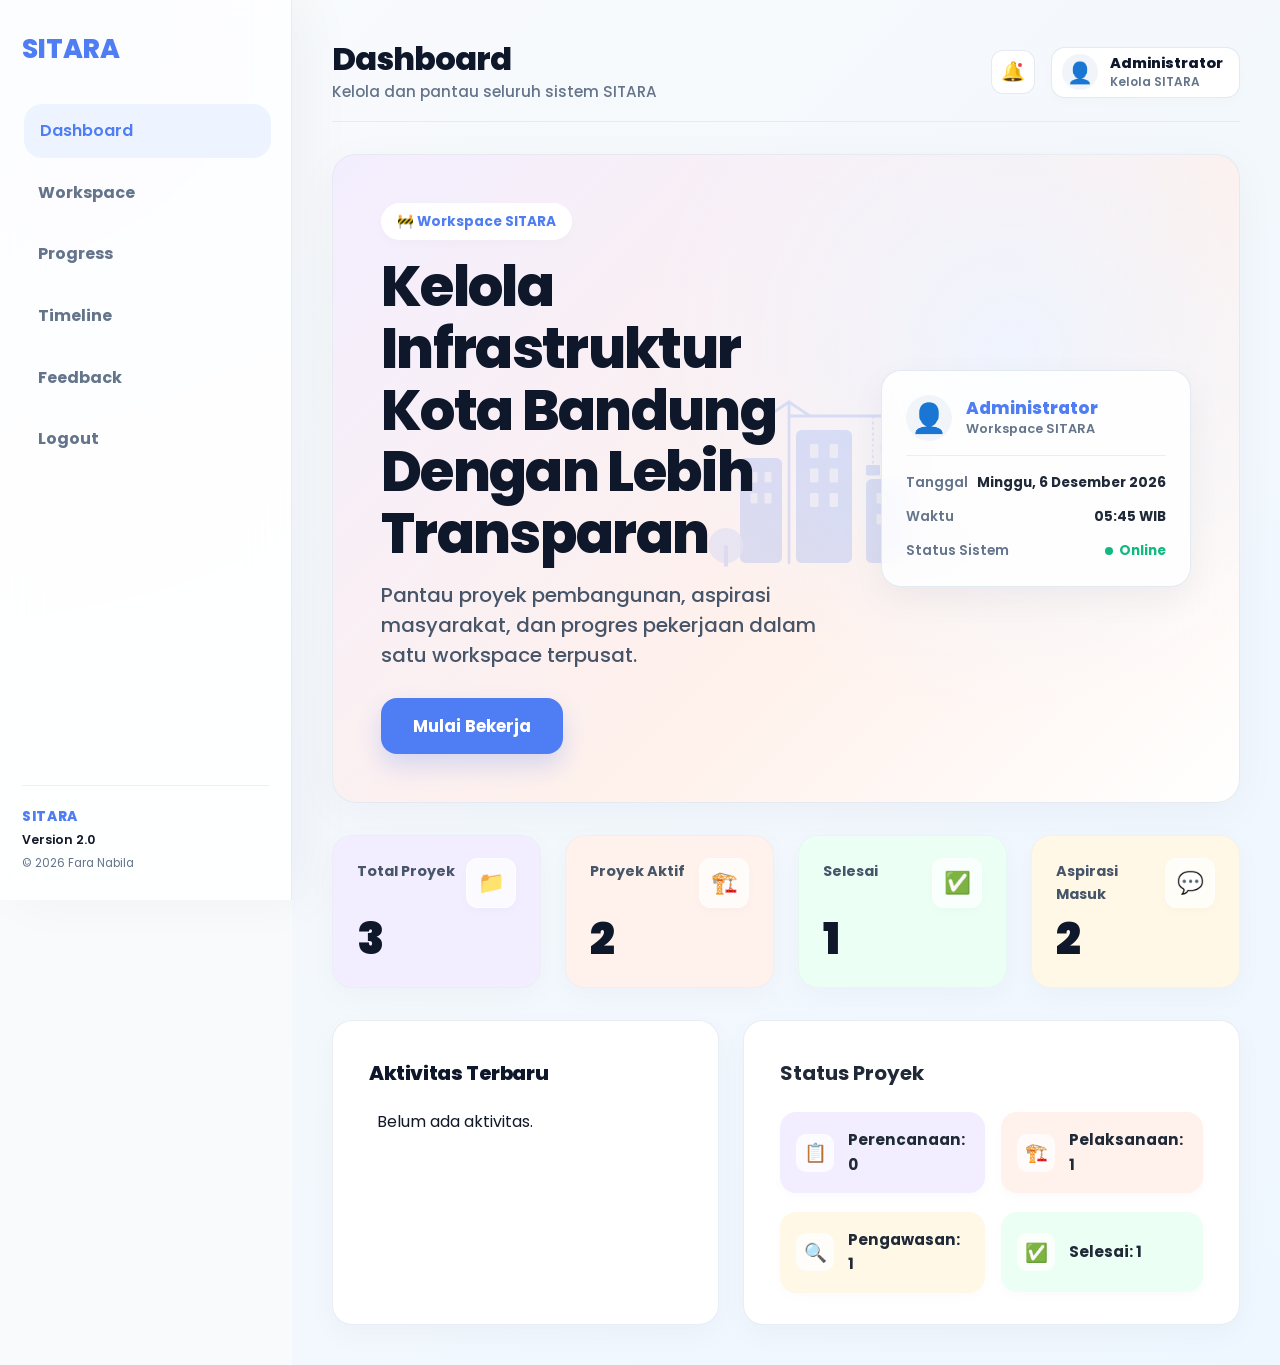
==== admin-dashboard.html @ 7595c734 "Add files via upload" ====
<!DOCTYPE html>
<html lang="id">
<head>
  <meta charset="UTF-8">
  <meta name="viewport" content="width=device-width, initial-scale=1.0">
  <title>Dashboard Admin | SITARA</title>

  <link rel="stylesheet" href="css/style.css">
  <link rel="stylesheet" href="css/admin.css?v=4">
  <link rel="stylesheet" href="css/modal.css">

</head>
<body>

<div class="admin-layout">

  <aside class="sidebar">

    <div class="sidebar-brand">
      SITARA
    </div>

    <nav class="sidebar-nav">

      <a href="admin-dashboard.html" class="sidebar-link active">
        Dashboard
      </a>

      <a href="workspace.html" class="sidebar-link">
        Workspace
      </a>

      <a href="progress.html" class="sidebar-link">
        Progress
      </a>

      <a href="timeline.html" class="sidebar-link">
        Timeline
      </a>

      <a href="feedback-admin.html" class="sidebar-link">
        Feedback
      </a>

      <a href="login.html" class="sidebar-link">
        Logout
      </a>

    </nav>

    <div class="sidebar-footer">
      <div class="footer-title">SITARA</div>
      <div class="footer-version">Version 2.0</div>
      <div class="footer-copyright">© 2026 Fara Nabila</div>
    </div>

  </aside>

  <main class="admin-main dashboard-main">

    <header class="dashboard-header">
      <div class="dashboard-header-left">
        <h1 class="dashboard-title">Dashboard</h1>
        <p class="dashboard-subtitle">Kelola dan pantau seluruh sistem SITARA</p>
      </div>
      <div class="dashboard-header-right">
        <a href="feedback-admin.html" class="notification-btn" aria-label="Notifications">
          <span class="bell-icon">🔔</span>
          <span class="notification-badge"></span>
        </a>
        <div class="admin-profile-dropdown">
          <div class="profile-info">
            <span class="profile-avatar">👤</span>
            <div class="profile-text">
              <span class="profile-name">Administrator</span>
              <span class="profile-role">Kelola SITARA</span>
            </div>
          </div>
        </div>
      </div>
    </header>

    <div class="page-header dashboard-hero-card">
      <div class="hero-left-content">
        <span class="hero-badge">
          🚧 Workspace SITARA
        </span>
        <h1 class="page-title">
          Kelola Infrastruktur Kota Bandung Dengan Lebih Transparan
        </h1>
        <p class="page-description">
          Pantau proyek pembangunan, aspirasi masyarakat, dan progres pekerjaan dalam satu workspace terpusat.
        </p>
        <a href="workspace.html" class="button button-primary hero-button">
          Mulai Bekerja
        </a>
      </div>

      <!-- Infrastructure SVG Illustration -->
      <div class="hero-illustration">
        <svg viewBox="0 0 400 300" xmlns="http://www.w3.org/2000/svg">
          <!-- Buildings -->
          <rect x="50" y="120" width="60" height="150" rx="8" fill="var(--primary)" />
          <rect x="130" y="80" width="80" height="190" rx="8" fill="var(--primary)" />
          <rect x="230" y="150" width="70" height="120" rx="8" fill="var(--primary)" />
          
          <!-- Building Windows -->
          <rect x="65" y="140" width="10" height="15" rx="2" fill="white" opacity="0.6"/>
          <rect x="85" y="140" width="10" height="15" rx="2" fill="white" opacity="0.6"/>
          <rect x="65" y="170" width="10" height="15" rx="2" fill="white" opacity="0.6"/>
          <rect x="85" y="170" width="10" height="15" rx="2" fill="white" opacity="0.6"/>
          
          <rect x="150" y="100" width="12" height="20" rx="2" fill="white" opacity="0.6"/>
          <rect x="178" y="100" width="12" height="20" rx="2" fill="white" opacity="0.6"/>
          <rect x="150" y="135" width="12" height="20" rx="2" fill="white" opacity="0.6"/>
          <rect x="178" y="135" width="12" height="20" rx="2" fill="white" opacity="0.6"/>
          <rect x="150" y="170" width="12" height="20" rx="2" fill="white" opacity="0.6"/>
          <rect x="178" y="170" width="12" height="20" rx="2" fill="white" opacity="0.6"/>
          
          <rect x="245" y="170" width="10" height="15" rx="2" fill="white" opacity="0.6"/>
          <rect x="275" y="170" width="10" height="15" rx="2" fill="white" opacity="0.6"/>
          <rect x="245" y="200" width="10" height="15" rx="2" fill="white" opacity="0.6"/>
          <rect x="275" y="200" width="10" height="15" rx="2" fill="white" opacity="0.6"/>

          <!-- Construction Crane -->
          <path d="M 120 270 L 120 40 M 120 60 L 280 60 M 120 40 L 150 60 M 120 40 L 90 60" stroke="var(--primary)" stroke-width="4" stroke-linecap="round" fill="none" />
          <line x1="240" y1="60" x2="240" y2="130" stroke="var(--primary)" stroke-width="2" stroke-dasharray="4,4" />
          <rect x="230" y="130" width="20" height="15" rx="2" fill="var(--primary)" />
          
          <!-- Trees -->
          <circle cx="30" cy="245" r="25" fill="var(--primary-light)" opacity="0.8" />
          <rect x="27" y="245" width="6" height="30" fill="var(--primary)" />
          <circle cx="340" cy="250" r="20" fill="var(--primary-light)" opacity="0.8" />
          <rect x="337" y="250" width="6" height="25" fill="var(--primary)" />

          <!-- Concept Label -->
          <path d="M 280 80 Q 320 80 320 105 Q 320 130 280 130 Q 270 130 260 140 Q 265 130 250 130 Q 240 130 240 105 Q 240 80 280 80 Z" fill="var(--primary-soft)" opacity="0.8" />
          <text x="250" y="110" font-family="sans-serif" font-size="12" font-weight="bold" fill="var(--primary)">SITARA v2.0</text>
        </svg>
      </div>

      <!-- Generic Administrator Summary Card -->
      <div class="hero-admin-greeting">
        <div class="admin-card-header">
          <span class="admin-avatar">👤</span>
          <div class="admin-meta">
            <div class="admin-card-role">Administrator</div>
            <div class="admin-card-workspace">Workspace SITARA</div>
          </div>
        </div>
        <div class="admin-card-details">
          <div class="detail-row">
            <span class="detail-label">Tanggal</span>
            <span class="detail-value" id="admin-current-date">-</span>
          </div>
          <div class="detail-row">
            <span class="detail-label">Waktu</span>
            <span class="detail-value" id="admin-current-time">-</span>
          </div>
          <div class="detail-row">
            <span class="detail-label">Status Sistem</span>
            <span class="detail-value status-online">Online</span>
          </div>
        </div>
      </div>
    </div>

    <section class="kpi-grid">

      <div class="card kpi-card">
        <div class="kpi-label">
          Total Proyek
        </div>

        <div class="kpi-value" id="total-projects">
          12
        </div>
      </div>

      <div class="card kpi-card">
        <div class="kpi-label">
          Proyek Aktif
        </div>

        <div class="kpi-value" id="active-projects">
          8
        </div>
      </div>

      <div class="card kpi-card">
        <div class="kpi-label">
          Selesai
        </div>

        <div class="kpi-value" id="completed-projects">
          4
        </div>
      </div>

      <div class="card kpi-card">
        <div class="kpi-label">
          Aspirasi Masuk
        </div>

        <div class="kpi-value" id="feedback-count">
          7
        </div>
      </div>

    </section>

    <div class="dashboard-grid">
      <section class="dashboard-section dashboard-activity-section">
        <div class="dashboard-section-header">
          <h2 class="dashboard-section-title">
            Aktivitas Terbaru
          </h2>
        </div>
        <div id="recent-activities">
          <p>
            Belum ada aktivitas.
          </p>
        </div>
      </section>

      <section class="dashboard-section dashboard-status-section">
        <h2 class="dashboard-section-title">Status Proyek</h2>
        <div class="status-overview">
          <span class="badge">Perencanaan: 0</span>
          <span class="badge">Pelaksanaan: 0</span>
          <span class="badge">Pengawasan: 0</span>
          <span class="badge">Selesai: 0</span>
        </div>
      </section>
    </div>

  </main>

</div>

<script src="js/data.js"></script>
<script src="js/modal.js"></script>
<script src="js/admin.js"></script>
<script>
  document.addEventListener("DOMContentLoaded", function() {
    function updateAdminCardTime() {
      var dateElement = document.getElementById("admin-current-date");
      var timeElement = document.getElementById("admin-current-time");
      var now = new Date();
      
      if (dateElement) {
        var dateOptions = { weekday: 'long', day: 'numeric', month: 'long', year: 'numeric' };
        dateElement.textContent = now.toLocaleDateString('id-ID', dateOptions);
      }
      if (timeElement) {
        var timeOptions = { hour: '2-digit', minute: '2-digit' };
        timeElement.textContent = now.toLocaleTimeString('id-ID', timeOptions).replace(/\./g, ':') + ' WIB';
      }
    }
    
    updateAdminCardTime();
    setInterval(updateAdminCardTime, 1000);
  });
</script>

</body>
</html>
---- css/style.css ----
@import url('https://fonts.googleapis.com/css2?family=Poppins:wght@300;400;500;600;700;800&display=swap');

:root {
--primary: #1E40AF;
--primary-light: #3B82F6;

--success: #10B981;
--warning: #F59E0B;
--danger: #EF4444;

--bg: #F8FAFC;
--surface: #FFFFFF;

--text: #0F172A;
--muted: #64748B;

--border: #E2E8F0;

--radius-sm: 12px;
--radius-md: 16px;
--radius-lg: 24px;

--shadow-sm: 0 4px 12px rgba(15, 23, 42, 0.05);
--shadow-md: 0 8px 24px rgba(15, 23, 42, 0.08);

--container: 1280px;
}

* {
  margin: 0;
  padding: 0;
  box-sizing: border-box;
  }

html {
scroll-behavior: smooth;
}

body {
font-family: 'Poppins', sans-serif;
background: var(--bg);
color: var(--text);
line-height: 1.6;
}

img {
max-width: 100%;
display: block;
}

a {
color: inherit;
text-decoration: none;
}

button,
input,
select,
textarea {
font-family: inherit;
}

.container {
width: min(100% - 48px, var(--container));
margin-inline: auto;
}

.section {
padding: 80px 0;
}

.section-title {
font-size: 2rem;
font-weight: 700;
margin-bottom: 12px;
}

.section-subtitle {
color: var(--muted);
max-width: 700px;
}

.card {
background: var(--surface);
border-radius: var(--radius-md);
border: 1px solid var(--border);
box-shadow: var(--shadow-sm);
}

.button {
border: none;
cursor: pointer;
transition: .3s;
border-radius: 12px;
padding: 12px 20px;
font-weight: 600;
}

.button-primary {
background: var(--primary);
color: white;
}

.button-primary:hover {
background: var(--primary-light);
}

.button-secondary {
background: #EFF6FF;
color: var(--primary);
}

.button-secondary:hover {
background: #DBEAFE;
}

.input-group {
display: flex;
flex-direction: column;
gap: 8px;
}

.input-group label {
font-size: .95rem;
font-weight: 500;
}

.input-group input,
.input-group textarea,
.input-group select {
border: 1px solid var(--border);
border-radius: 12px;
padding: 14px 16px;
outline: none;
background: white;
}

.input-group input:focus,
.input-group textarea:focus,
.input-group select:focus {
border-color: var(--primary);
}

.grid {
display: grid;
gap: 24px;
}

.kpi-grid {
display: grid;
gap: 24px;
grid-template-columns: repeat(auto-fit, minmax(240px, 1fr));
}

.kpi-card {
padding: 24px;
}

.kpi-label {
color: var(--muted);
font-size: .9rem;
}

.kpi-value {
font-size: 2rem;
font-weight: 700;
margin-top: 8px;
}

.badge {
display: inline-flex;
align-items: center;
gap: 6px;
border-radius: 999px;
padding: 6px 12px;
font-size: .85rem;
font-weight: 600;
}

.badge-success {
background: #D1FAE5;
color: #065F46;
}

.badge-warning {
background: #FEF3C7;
color: #92400E;
}

.badge-danger {
background: #FEE2E2;
color: #991B1B;
}

.table-wrapper {
overflow-x: auto;
}

table {
width: 100%;
border-collapse: collapse;
}

table th,
table td {
text-align: left;
padding: 16px;
border-bottom: 1px solid var(--border);
}

table th {
color: var(--muted);
font-weight: 600;
}

.page-header {
margin-bottom: 40px;
}

.page-title {
font-size: 3rem;
line-height: 1.1;
font-weight: 800;
}

.page-description {
color: var(--muted);
margin-top: 12px;
}

.hidden {
display: none !important;
}

.text-center {
text-align: center;
}

.mt-1 { margin-top: 8px; }
.mt-2 { margin-top: 16px; }
.mt-3 { margin-top: 24px; }
.mt-4 { margin-top: 32px; }

.mb-1 { margin-bottom: 8px; }
.mb-2 { margin-bottom: 16px; }
.mb-3 { margin-bottom: 24px; }
.mb-4 { margin-bottom: 32px; }

@media (max-width: 768px) {

.container {
width: min(100% - 24px, var(--container));
}

.page-title {
font-size: 2.2rem;
}

.section {
padding: 60px 0;
}
}

/* SITARA SaaS redesign */
:root {
--primary: #4F7DF3;
--primary-light: #7EA2FF;
--primary-soft: #EEF4FF;
--success: #22C55E;
--warning: #F59E0B;
--danger: #EF4444;
--bg: #F8FAFC;
--surface: #FFFFFF;
--text: #111827;
--muted: #64748B;
--border: #E5E7EB;
--radius-sm: 16px;
--radius-md: 24px;
--radius-lg: 28px;
--shadow-sm: 0 12px 30px rgba(15, 23, 42, 0.06);
--shadow-md: 0 24px 60px rgba(15, 23, 42, 0.10);
}

body {
background:
  radial-gradient(circle at top left, rgba(79, 125, 243, 0.10), transparent 34%),
  var(--bg);
font-family: 'Poppins', sans-serif;
color: var(--text);
}

a,
button,
.button,
.card,
input,
select,
textarea {
transition: all 0.22s ease;
}

.container {
width: min(100% - 48px, 1200px);
}

.card {
border-radius: var(--radius-md);
border: 1px solid rgba(226, 232, 240, 0.75);
box-shadow: var(--shadow-sm);
}

.button {
border-radius: 16px;
padding: 12px 18px;
box-shadow: none;
}

.button-primary {
background: var(--primary);
color: white;
box-shadow: 0 12px 24px rgba(79, 125, 243, 0.22);
}

.button-primary:hover {
background: #3F6CE0;
transform: translateY(-1px);
}

.button-secondary {
background: var(--primary-soft);
color: var(--primary);
}

.button-secondary:hover {
background: #E0EAFF;
transform: translateY(-1px);
}

.button-danger {
background: #FEF2F2;
color: var(--danger);
}

.button-danger:hover {
background: #FEE2E2;
}

.page-title {
font-size: clamp(2rem, 4vw, 3.2rem);
letter-spacing: 0;
}

.page-description,
.section-subtitle {
color: var(--muted);
font-size: 1rem;
}

.input-group {
gap: 10px;
}

.input-group label {
color: #334155;
font-weight: 700;
}

.input-group input,
.input-group textarea,
.input-group select {
border-radius: 16px;
border: 1px solid rgba(203, 213, 225, 0.9);
background: #FFFFFF;
box-shadow: inset 0 1px 0 rgba(255, 255, 255, 0.6);
}

.input-group input:focus,
.input-group textarea:focus,
.input-group select:focus {
border-color: var(--primary);
box-shadow: 0 0 0 4px rgba(79, 125, 243, 0.12);
}

.badge {
border-radius: 999px;
padding: 7px 12px;
font-weight: 700;
}

.kpi-grid {
gap: 20px;
}

.kpi-card {
position: relative;
overflow: hidden;
padding: 24px;
}

.kpi-card::before {
content: "";
position: absolute;
right: 18px;
top: 18px;
width: 42px;
height: 42px;
border-radius: 16px;
background: linear-gradient(135deg, var(--primary), var(--primary-light));
opacity: 0.14;
}

.kpi-label {
font-weight: 700;
}

.kpi-value {
font-size: 2.35rem;
color: var(--text);
}

@media (max-width: 768px) {

.container {
width: min(100% - 24px, 1200px);
}

}
---- css/admin.css ----
.admin-layout {
min-height: 100vh;
display: flex;
}

.sidebar {
width: 280px;
background: white;
border-right: 1px solid var(--border);
position: sticky;
top: 0;
height: 100vh;
padding: 24px;
}

.sidebar-brand {
font-size: 1.5rem;
font-weight: 800;
color: var(--primary);
margin-bottom: 40px;
}

.sidebar-nav {
display: flex;
flex-direction: column;
gap: 8px;
}

.sidebar-link {
display: flex;
align-items: center;
gap: 12px;
padding: 14px 16px;
border-radius: 12px;
color: var(--muted);
font-weight: 500;
transition: .25s;
}

.sidebar-link:hover {
background: #EFF6FF;
color: var(--primary);
}

.sidebar-link.active {
background: #DBEAFE;
color: var(--primary);
font-weight: 600;
}

.admin-main {
flex: 1;
padding: 40px;
overflow-x: auto;
}

.dashboard-grid {
  display: grid;
  grid-template-columns: 1.2fr 1fr;
  gap: 24px;
}

@media (max-width: 1024px) {
  .dashboard-grid {
    grid-template-columns: 1fr;
  }
}

.dashboard-section {
background: white;
border-radius: 20px;
border: 1px solid var(--border);
padding: 24px;
}

.dashboard-section-title {
font-size: 1.1rem;
font-weight: 700;
margin-bottom: 20px;
}

.board {
display: grid;
grid-template-columns: repeat(4, 1fr);
gap: 24px;
align-items: start;
}

.board-column {
background: #F8FAFC;
border-radius: 20px;
padding: 16px;
border: 1px solid var(--border);
}

.board-title {
font-weight: 700;
margin-bottom: 16px;
}

.project-card {
background: white;
border: 1px solid var(--border);
border-radius: 16px;
padding: 18px;
margin-bottom: 16px;
transition: .25s;
}

.project-card:hover {
transform: translateY(-2px);
box-shadow: var(--shadow-md);
}

.project-title {
font-size: 1rem;
font-weight: 700;
margin-bottom: 8px;
}

.project-location {
color: var(--muted);
font-size: .9rem;
margin-bottom: 12px;
}

.project-status {
margin-bottom: 16px;
}

.project-actions {
display: flex;
gap: 10px;
}

.project-actions .button {
flex: 1;
}

.top-bar {
display: flex;
justify-content: space-between;
align-items: center;
margin-bottom: 32px;
}

.top-bar-right {
display: flex;
gap: 12px;
}

.form-card {
background: white;
padding: 24px;
border-radius: 20px;
border: 1px solid var(--border);
}

.form-grid {
display: grid;
grid-template-columns: repeat(2, 1fr);
gap: 20px;
}

.form-grid-full {
grid-column: 1 / -1;
}

.feedback-card {
background: white;
border-radius: 20px;
border: 1px solid var(--border);
padding: 24px;
}

.feedback-meta {
display: flex;
gap: 12px;
flex-wrap: wrap;
margin-bottom: 16px;
}

.feedback-image {
width: 100%;
border-radius: 16px;
margin-top: 16px;
}

.timeline-wrapper {
background: white;
border-radius: 20px;
border: 1px solid var(--border);
padding: 24px;
overflow-x: auto;
}

.progress-wrapper {
background: white;
border-radius: 20px;
border: 1px solid var(--border);
padding: 40px;
}

@media (max-width: 1200px) {

.board {
grid-template-columns: repeat(2, 1fr);
}

}

@media (max-width: 768px) {

.admin-layout {
flex-direction: column;
}

.sidebar {
width: 100%;
height: auto;
position: relative;
}

.board {
grid-template-columns: 1fr;
}

.form-grid {
grid-template-columns: 1fr;
}

.admin-main {
padding: 24px;
}

}

/* LOGIN */

.login-page {
  min-height: 100vh;
  display: flex;
  justify-content: center;
  align-items: center;
  background: linear-gradient(
    135deg,
    #eff6ff,
    #ffffff
  );
}

.login-card {
  width: 100%;
  max-width: 450px;

  background: white;
  padding: 40px;

  border-radius: 24px;
  border: 1px solid var(--border);

  box-shadow: var(--shadow-md);
}

.login-header {
  text-align: center;
  margin-bottom: 32px;
}

.login-header h1 {
  color: var(--primary);
  font-size: 2rem;
  font-weight: 800;
}

.login-header p {
  color: var(--muted);
  margin-top: 10px;
}

.login-form {
  display: flex;
  flex-direction: column;
  gap: 18px;
}

.login-form button {
  margin-top: 12px;
}

.status-overview{
  display:flex;
  gap:12px;
  flex-wrap:wrap;
}

.project-date {
  color: var(--muted);
  font-size: 0.85rem;
  margin-bottom: 6px;
}

.project-detail-card{
  background:white;
  border:1px solid var(--border);
  border-radius:20px;
  padding:32px;
}

.project-detail-header{
  margin-bottom:32px;
}

.project-detail-header h1{
  font-size:2.2rem;
  margin-bottom:8px;
}

.project-detail-grid{
  display:grid;
  grid-template-columns:1fr 1fr;
  gap:20px;
  margin-bottom:24px;
}

.project-photo-card{
  width:100%;
  overflow:hidden;
  border-radius:16px;
  margin-bottom:24px;
  border:1px solid var(--border);
  background:#f8fafc;
}

.project-photo-preview{
  width:100%;
  max-height:400px;
  object-fit:cover;
  border-radius:16px;
  display:block;
}

.project-photo-placeholder{
  min-height:220px;
  display:flex;
  align-items:center;
  justify-content:center;
  color:var(--muted);
  background:#f8fafc;
}

.project-description{
  min-height:180px;
}

.save-section{
  margin-top:32px;
  display:flex;
  justify-content:flex-end;
}

@media(max-width:768px){

  .project-detail-grid{
    grid-template-columns:1fr;
  }

}

.milestone-card{
  background:white;
  border:1px solid var(--border);
  border-radius:20px;
  padding:24px;
  margin-bottom:24px;
}

.milestone-header{
  margin-bottom:28px;
}

.milestone-header h3{
  margin-bottom:6px;
}

.milestone-location{
  color:var(--muted);
}

.milestone-wrapper{
  display:flex;
  align-items:center;
}

.milestone-node{
  width:70px;
  height:70px;
  border-radius:50%;
  background:#e5e7eb;
  display:flex;
  align-items:center;
  justify-content:center;
  cursor:pointer;
  transition:0.3s;
  font-weight:700;
}

.milestone-node.active{
  background:#1d4ed8;
  color:white;
}

.milestone-line{
  flex:1;
  height:6px;
  background:#e5e7eb;
}

.milestone-labels{
  display:flex;
  justify-content:space-between;
  margin-top:14px;
  font-size:0.9rem;
  color:var(--muted);
}

.milestone-node:hover{
  transform:scale(1.08);
}

.timeline-card{
  background:white;
  border:1px solid var(--border);
  border-radius:20px;
  padding:24px;
  margin-bottom:24px;
}

.timeline-header{
  margin-bottom:20px;
}

.timeline-header h3{
  margin-bottom:6px;
}

.timeline-header span{
  color:var(--muted);
}

.gantt-months{
  display:grid;
  grid-template-columns:repeat(12,1fr);
  margin-bottom:20px;
  margin-left:180px;
  font-weight:600;
  color:#64748b;
}

.gantt-row{
  display:flex;
  align-items:center;
  margin-bottom:16px;
}

.gantt-phase{
  width:180px;
  font-weight:600;
}

.gantt-calendar{
  flex:1;
  height:40px;
  background:
  repeating-linear-gradient(
    to right,
    #eef2ff,
    #eef2ff 8.33%,
    #dbeafe 8.33%,
    #dbeafe 8.5%
  );

  border-radius:10px;
  position:relative;
}

.gantt-task{
  position:absolute;
  top:6px;
  height:28px;
  background:#2563eb;
  border-radius:999px;
}

.feedback-card{
  background:white;
  border:1px solid var(--border);
  border-radius:20px;
  padding:24px;
  margin-bottom:24px;
}

.feedback-header{
  margin-bottom:16px;
}

.feedback-title{
  font-size:1.2rem;
  font-weight:700;
  margin-bottom:8px;
}

.feedback-location{
  color:var(--muted);
}

.feedback-body{
  margin:20px 0;
}

.feedback-image{
  width:100%;
  height:220px;
  border-radius:16px;
  object-fit:cover;
  margin-top:16px;
  border:1px solid var(--border);
}

.feedback-status{
  margin-top:20px;
}

.feedback-actions{
  display:flex;
  gap:12px;
  margin-top:20px;
  flex-wrap:wrap;
}

.feedback-note{
  margin-top:16px;
}

.feedback-note textarea{
  min-height:100px;
}

.feedback-status select{
  width:100%;
  margin-top:8px;
}

.feedback-note label,
.feedback-status label{
  display:block;
  font-weight:600;
  margin-bottom:8px;
}

.feedback-note textarea{
  width:100%;
  padding:12px;
  border:1px solid #dbe2ef;
  border-radius:12px;
  resize:vertical;
}

.btn-primary{
  background:#2563eb;
  color:white;
  border:none;
  padding:12px 18px;
  border-radius:12px;
  cursor:pointer;
}

.feedback-stats{
  display:grid;
  grid-template-columns:1.2fr 1fr 1fr 1fr;
  gap:20px;
  margin:24px 0 32px;
}

.feedback-stats .stat-card{
  background:white;
  border:1px solid var(--border);
  border-radius:18px;
  padding:20px;
  text-align:center;
}

.feedback-stats .stat-card h3{
  font-size:2rem;
  margin-bottom:8px;
}

.feedback-stats .stat-card p{
  color:var(--muted);
}
.feedback-stats .stat-card.primary{
  background:#2947C7;
  color:white;
  border:none;
}

.feedback-stats .stat-card.primary h3{
  color:white;
}

.feedback-stats .stat-card.primary p{
  color:rgba(255,255,255,0.85);
}

.status-badge{
  display:inline-flex;
  align-items:center;
  padding:6px 12px;
  border-radius:999px;
  font-size:0.85rem;
  font-weight:600;
}

.status-review{
  background:#fef3c7;
  color:#92400e;
}

.status-process{
  background:#dbeafe;
  color:#1e40af;
}

.status-approved{
  background:#dcfce7;
  color:#166534;
}

.status-rejected{
  background:#fee2e2;
  color:#991b1b;
}

.status-project{
  background:#ede9fe;
  color:#6d28d9;
}

.feedback-top{
  display:flex;
  justify-content:space-between;
  align-items:center;
  margin-bottom:12px;
}

.feedback-status-badge{
  padding:6px 12px;
  border-radius:999px;
  font-size:0.85rem;
  font-weight:600;
}

.badge-review{
  background:#fef3c7;
  color:#92400e;
}

.badge-process{
  background:#dbeafe;
  color:#1e40af;
}

.badge-approved{
  background:#dcfce7;
  color:#166534;
}

.badge-rejected{
  background:#fee2e2;
  color:#991b1b;
}

.badge-project{
  background:#ede9fe;
  color:#6d28d9;
}

.feedback-photo{
  width:min(100%, 560px);
  max-width:50%;
  height:300px;
  border-radius:16px;
  margin:16px 0;
  border:1px solid #e5e7eb;
  display:flex;
  align-items:center;
  justify-content:center;
  background:#f8fafc;
  color:#94a3b8;
  overflow:hidden;
}

.feedback-photo img{
  width:100%;
  height:100%;
  object-fit:cover;
  border-radius:16px;
  display:block;
}

.feedback-photo .button,
.feedback-photo button,
.feedback-photo a{
  flex:0 0 auto;
}

.feedback-actions{
  display:flex;
  gap:12px;
  margin-top:16px;
  flex-wrap:wrap;
}

.feedback-btn{
  border:none;
  border-radius:12px;
  padding:10px 16px;
  cursor:pointer;
  font-weight:600;
}

.feedback-btn-primary{
  background:#2563eb;
  color:white;
}

.feedback-btn-secondary{
  background:#f1f5f9;
}

.rejection-box{
  margin-top:16px;
  padding:16px;
  border:1px solid #fecaca;
  border-radius:12px;
  background:#fef2f2;
}

.project-created{
  margin-top:16px;
  padding:12px;
  border-radius:12px;
  background:#f3e8ff;
  color:#6d28d9;
  font-weight:600;
}

.project-actions{
  display:flex;
  gap:30px;
}

@media(max-width:768px){

  .feedback-photo{
    width:100%;
    max-width:100%;
    height:260px;
  }

}

/* Admin SaaS redesign */
.admin-layout {
background: transparent;
}

.sidebar {
  width: 292px;
  padding: 28px 22px;
  background: rgba(255, 255, 255, 0.86);
  backdrop-filter: blur(18px);
  border-right: 1px solid rgba(226, 232, 240, 0.8);
  box-shadow: 16px 0 50px rgba(15, 23, 42, 0.04);
  display: flex;
  flex-direction: column;
}

.sidebar-footer {
  margin-top: auto;
  padding-top: 20px;
  border-top: 1px solid rgba(226, 232, 240, 0.6);
}

.sidebar-footer .footer-title {
  font-size: 0.85rem;
  font-weight: 800;
  color: var(--primary);
  letter-spacing: 0.05em;
  margin-bottom: 2px;
}

.sidebar-footer .footer-version {
  font-size: 0.78rem;
  font-weight: 600;
  color: var(--text);
  margin-bottom: 4px;
}

.sidebar-footer .footer-copyright {
  font-size: 0.72rem;
  color: var(--muted);
  font-weight: 400;
}

.sidebar-brand {
font-size: 1.65rem;
letter-spacing: 0;
margin-bottom: 34px;
color: var(--primary);
}

.sidebar-link {
border-radius: 18px;
padding: 14px 16px;
font-weight: 700;
}

.sidebar-link:hover,
.sidebar-link.active {
background: var(--primary-soft);
color: var(--primary);
transform: translateX(2px);
}

.admin-main {
padding: 44px;
}

.page-header,
.top-bar {
background:
  linear-gradient(135deg, rgba(79, 125, 243, 0.12), rgba(255, 255, 255, 0.95)),
  white;
border: 1px solid rgba(226, 232, 240, 0.75);
border-radius: 28px;
padding: 32px;
box-shadow: var(--shadow-sm);
}

.top-bar {
margin-bottom: 28px;
}

.dashboard-section,
.board-column,
.milestone-card,
.timeline-card,
.feedback-card,
.project-detail-card,
.form-card {
border-radius: 24px;
border: 1px solid rgba(226, 232, 240, 0.75);
box-shadow: var(--shadow-sm);
background: white;
}

.dashboard-section {
padding: 28px;
}

.dashboard-section-title {
font-size: 1.2rem;
}

.activity-item {
display: flex;
gap: 14px;
align-items: flex-start;
padding: 14px 0;
border-bottom: 1px solid rgba(226, 232, 240, 0.8);
}

.activity-item:last-child {
border-bottom: none;
padding-bottom: 0;
}

.activity-icon {
width: 36px;
height: 36px;
border-radius: 14px;
display: flex;
align-items: center;
justify-content: center;
background: var(--primary-soft);
color: var(--primary);
font-weight: 800;
font-size: 0.85rem;
flex: 0 0 auto;
}

.activity-content p {
margin: 0;
font-weight: 700;
color: var(--text);
}

.activity-time {
display: block;
margin-top: 4px;
color: var(--muted);
font-size: 0.85rem;
}

.status-overview {
position: relative;
min-height: 220px;
align-items: center;
padding-left: 250px;
}

.status-overview::before {
content: "";
position: absolute;
left: 18px;
top: 50%;
width: 180px;
height: 180px;
border-radius: 50%;
transform: translateY(-50%);
background:
  radial-gradient(circle, white 0 48%, transparent 49%),
  conic-gradient(#4F7DF3 0 34%, #22C55E 34% 60%, #F59E0B 60% 82%, #EF4444 82% 100%);
box-shadow: inset 0 0 0 1px rgba(226, 232, 240, 0.9), var(--shadow-sm);
}

.status-overview .badge {
background: #F8FAFC;
border: 1px solid var(--border);
color: #334155;
}

.board {
gap: 20px;
}

.board-column {
padding: 18px;
background: rgba(255, 255, 255, 0.75);
}

.board-title {
font-size: 0.95rem;
text-transform: uppercase;
letter-spacing: 0.04em;
color: var(--muted);
}

.project-card {
border-radius: 20px;
padding: 20px;
border: 1px solid rgba(226, 232, 240, 0.8);
box-shadow: 0 10px 24px rgba(15, 23, 42, 0.05);
}

.project-card:hover {
transform: translateY(-4px);
box-shadow: var(--shadow-md);
}

.project-title {
font-size: 1.05rem;
}

.project-date {
display: inline-flex;
margin-right: 8px;
padding: 5px 9px;
border-radius: 999px;
background: #F1F5F9;
}

.milestone-card {
padding: 28px;
}

.milestone-wrapper {
gap: 10px;
}

.milestone-node {
width: 82px;
height: 44px;
border-radius: 999px;
background: #E2E8F0;
}

.milestone-node.active {
background: linear-gradient(135deg, var(--primary), var(--primary-light));
box-shadow: 0 12px 24px rgba(79, 125, 243, 0.22);
}

.milestone-line {
height: 8px;
border-radius: 999px;
}

.timeline-card {
padding: 28px;
}

.gantt-months {
background: #F8FAFC;
border-radius: 16px;
padding: 12px;
margin-bottom: 14px;
}

.gantt-calendar {
height: 46px;
background:
  repeating-linear-gradient(
    to right,
    #F8FAFC,
    #F8FAFC 8.33%,
    #E2E8F0 8.33%,
    #E2E8F0 8.45%
  );
}

.gantt-task {
top: 8px;
height: 30px;
background: linear-gradient(135deg, var(--primary), var(--primary-light));
box-shadow: 0 8px 16px rgba(79, 125, 243, 0.20);
}

.feedback-card {
padding: 26px;
}

.feedback-top {
gap: 18px;
}

.feedback-status-badge,
.badge-review,
.badge-process,
.badge-approved,
.badge-rejected,
.badge-project {
border: 1px solid rgba(226, 232, 240, 0.8);
}

.feedback-btn {
border-radius: 14px;
}

.feedback-btn-primary {
background: var(--primary);
box-shadow: 0 10px 22px rgba(79, 125, 243, 0.18);
}

.project-detail-card {
padding: 34px;
}

.project-detail-header {
padding-bottom: 24px;
border-bottom: 1px solid var(--border);
}

.project-detail-grid {
gap: 22px;
}

.save-section {
gap: 12px;
}

@media (max-width: 900px) {

.admin-main {
padding: 24px;
}

.status-overview {
padding-left: 0;
padding-top: 210px;
}

.status-overview::before {
left: 50%;
top: 16px;
transform: translateX(-50%);
}

}

/* Dashboard-only SaaS refresh */
.dashboard-main {
  display: flex;
  flex-direction: column;
  gap: 28px;
}

.dashboard-main .mt-4 {
  display: none;
}

.dashboard-hero-card {
  position: relative;
  overflow: hidden;
  margin-bottom: 0;
  min-height: 230px;
  display: flex;
  flex-direction: column;
  justify-content: center;
  background:
    radial-gradient(circle at 86% 22%, rgba(236, 255, 245, 0.95), transparent 28%),
    radial-gradient(circle at 72% 78%, rgba(255, 248, 231, 0.95), transparent 30%),
    linear-gradient(135deg, #F3EEFF 0%, #FFF1EB 58%, #FFFFFF 100%);
  border: 1px solid rgba(226, 232, 240, 0.72);
  border-radius: 28px;
  box-shadow: 0 24px 70px rgba(100, 116, 139, 0.10);
}

.dashboard-hero-card::after {
  content: "";
  position: absolute;
  right: 34px;
  top: 34px;
  width: 118px;
  height: 118px;
  border-radius: 32px;
  background:
    linear-gradient(135deg, rgba(255, 255, 255, 0.75), rgba(255, 255, 255, 0.20));
  border: 1px solid rgba(255, 255, 255, 0.72);
  transform: rotate(8deg);
}

.dashboard-hero-card .page-title {
  max-width: 760px;
  font-size: clamp(2.25rem, 4vw, 4rem);
  line-height: 1.05;
  color: #1F2937;
}

.dashboard-hero-card .page-description {
  max-width: 680px;
  font-size: 1.08rem;
  color: #64748B;
}

.dashboard-main .kpi-grid {
  grid-template-columns: repeat(4, minmax(0, 1fr));
}

.dashboard-main .kpi-card {
  min-height: 160px;
  border: none;
  border-radius: 24px;
  box-shadow: 0 18px 45px rgba(100, 116, 139, 0.10);
}

.dashboard-main .kpi-card:nth-child(1) {
  background: #F3EEFF;
}

.dashboard-main .kpi-card:nth-child(2) {
  background: #FFF1EB;
}

.dashboard-main .kpi-card:nth-child(3) {
  background: #ECFFF5;
}

.dashboard-main .kpi-card:nth-child(4) {
  background: #FFF8E7;
}

.dashboard-main .kpi-card::before {
  opacity: 1;
  right: 22px;
  top: 22px;
  width: 48px;
  height: 48px;
  display: flex;
  align-items: center;
  justify-content: center;
  color: #334155;
  background: rgba(255, 255, 255, 0.68);
  box-shadow: inset 0 0 0 1px rgba(255, 255, 255, 0.72);
  font-size: 1.25rem;
}

.dashboard-main .kpi-card:nth-child(1)::before {
  content: "📁";
}

.dashboard-main .kpi-card:nth-child(2)::before {
  content: "🏗️";
}

.dashboard-main .kpi-card:nth-child(3)::before {
  content: "✅";
}

.dashboard-main .kpi-card:nth-child(4)::before {
  content: "💬";
}

.dashboard-main .kpi-label {
  color: #475569;
  font-size: 0.92rem;
}

.dashboard-main .kpi-value {
  margin-top: 16px;
  font-size: 3.1rem;
  line-height: 1;
  color: #111827;
}

.dashboard-status-section,
.dashboard-activity-section {
  border: none;
  border-radius: 28px;
  box-shadow: 0 18px 48px rgba(100, 116, 139, 0.08);
}

.dashboard-status-section .dashboard-section-title,
.dashboard-activity-section .dashboard-section-title {
  font-size: 1.25rem;
  color: #1F2937;
  margin-bottom: 22px;
}

.dashboard-status-section .status-overview {
  min-height: auto;
  padding: 0;
  display: grid;
  grid-template-columns: repeat(2, minmax(0, 1fr));
  gap: 16px;
}

.dashboard-status-section .status-overview::before {
  display: none;
}

.dashboard-status-section .status-overview .badge {
  position: relative;
  min-height: 118px;
  width: 100%;
  align-items: flex-end;
  justify-content: flex-start;
  border: none;
  border-radius: 24px;
  padding: 20px;
  color: #1F2937;
  font-size: 1rem;
  box-shadow: 0 14px 32px rgba(100, 116, 139, 0.08);
}

.dashboard-status-section .status-overview .badge::before {
  position: absolute;
  left: 20px;
  top: 18px;
  width: 38px;
  height: 38px;
  border-radius: 14px;
  display: flex;
  align-items: center;
  justify-content: center;
  background: rgba(255, 255, 255, 0.72);
  color: #334155;
  font-size: 1.1rem;
}

.dashboard-status-section .status-overview .badge:nth-child(1) {
  background: #F3EEFF;
}

.dashboard-status-section .status-overview .badge:nth-child(1)::before {
  content: "📋";
}

.dashboard-status-section .status-overview .badge:nth-child(2) {
  background: #FFF1EB;
}

.dashboard-status-section .status-overview .badge:nth-child(2)::before {
  content: "🏗️";
}

.dashboard-status-section .status-overview .badge:nth-child(3) {
  background: #FFF8E7;
}

.dashboard-status-section .status-overview .badge:nth-child(3)::before {
  content: "🔍";
}

.dashboard-status-section .status-overview .badge:nth-child(4) {
  background: #ECFFF5;
}

.dashboard-status-section .status-overview .badge:nth-child(4)::before {
  content: "✅";
}

.dashboard-activity-section #recent-activities {
  display: flex;
  flex-direction: column;
  position: relative;
  padding-left: 8px;
  margin-top: 8px;
}

.dashboard-activity-section #recent-activities::before {
  content: "";
  position: absolute;
  left: 23px;
  top: 14px;
  bottom: 14px;
  width: 2px;
  background: #E2E8F0;
  z-index: 1;
}

.dashboard-activity-section #recent-activities:has(> p:only-child)::before {
  display: none;
}

.dashboard-activity-section .activity-item {
  position: relative;
  display: flex;
  gap: 16px;
  padding: 14px 0;
  z-index: 2;
}

.dashboard-activity-section .activity-icon {
  width: 30px;
  height: 30px;
  border-radius: 50%;
  background: white;
  border: 2px solid var(--primary-soft);
  display: flex;
  align-items: center;
  justify-content: center;
  font-size: 0.8rem;
  z-index: 2;
  box-shadow: 0 4px 10px rgba(0, 0, 0, 0.02);
  flex-shrink: 0;
}

.dashboard-activity-section .activity-content {
  flex: 1;
  z-index: 2;
}

.dashboard-activity-section .activity-content p {
  font-size: 0.92rem;
  font-weight: 700;
  color: #1F2937;
  margin: 0;
  line-height: 1.4;
}

.dashboard-activity-section .activity-time {
  display: inline-block;
  margin-top: 4px;
  font-size: 0.78rem;
  color: #94A3B8;
  background: #F8FAFC;
  padding: 1px 8px;
  border-radius: 6px;
  border: 1px solid rgba(226, 232, 240, 0.6);
}

@media (max-width: 1100px) {

  .dashboard-main .kpi-grid,
  .dashboard-status-section .status-overview {
    grid-template-columns: repeat(2, minmax(0, 1fr));
  }

}

@media (max-width: 640px) {

  .dashboard-hero-card {
    min-height: auto;
    padding: 28px;
  }

  .dashboard-hero-card::after {
    display: none;
  }

  .dashboard-main .kpi-grid,
  .dashboard-status-section .status-overview {
    grid-template-columns: 1fr;
  }

}

/* Dashboard summary simplification */
.admin-main.dashboard-main {
  background: linear-gradient(135deg, #F8FAFC 0%, #EEF6FF 100%);
  display: flex;
  flex-direction: column;
  gap: 32px; /* Improved vertical spacing between every section */
  padding: 40px;
}

.dashboard-main {
  display: flex;
  flex-direction: column;
  gap: 32px;
}

/* Dashboard Header */
.dashboard-header {
  display: flex;
  justify-content: space-between;
  align-items: center;
  padding-bottom: 16px;
  border-bottom: 1px solid rgba(226, 232, 240, 0.8);
}

.dashboard-header-left .dashboard-title {
  font-size: 2rem;
  font-weight: 800;
  color: #0F172A;
  letter-spacing: -0.03em;
  line-height: 1.2;
}

.dashboard-header-left .dashboard-subtitle {
  font-size: 0.95rem;
  color: var(--muted);
  font-weight: 500;
  margin-top: 2px;
}

.dashboard-header-right {
  display: flex;
  align-items: center;
  gap: 16px;
}

.notification-btn {
  background: white;
  border: 1px solid rgba(226, 232, 240, 0.9);
  width: 44px;
  height: 44px;
  border-radius: 12px;
  display: flex;
  align-items: center;
  justify-content: center;
  cursor: pointer;
  position: relative;
  font-size: 1.2rem;
  transition: all 0.2s ease;
}

.notification-btn:hover {
  background: #F8FAFC;
  border-color: #CBD5E1;
  transform: translateY(-1px);
}

.notification-badge {
  position: absolute;
  top: 10px;
  right: 10px;
  width: 8px;
  height: 8px;
  background: var(--danger);
  border-radius: 50%;
  border: 2px solid white;
}

.admin-profile-dropdown {
  background: white;
  border: 1px solid rgba(226, 232, 240, 0.9);
  border-radius: 14px;
  padding: 6px 16px 6px 10px;
  box-shadow: 0 4px 12px rgba(15, 23, 42, 0.02);
  display: flex;
  align-items: center;
}

.profile-info {
  display: flex;
  align-items: center;
  gap: 12px;
}

.profile-avatar {
  font-size: 1.3rem;
  width: 36px;
  height: 36px;
  background: #F1F5F9;
  border-radius: 50%;
  display: flex;
  align-items: center;
  justify-content: center;
}

.profile-text {
  display: flex;
  flex-direction: column;
}

.profile-name {
  font-size: 0.9rem;
  font-weight: 800;
  color: #0F172A;
  line-height: 1.25;
}

.profile-role {
  font-size: 0.75rem;
  color: var(--muted);
  font-weight: 600;
}

/* Rebuilt Hero Section */
.dashboard-hero-card {
  position: relative;
  min-height: 350px; /* Approximately 340-360px tall */
  padding: 48px; /* Padding 48px */
  border-radius: 24px; /* Border radius 24px */
  background:
    radial-gradient(circle at 75% 30%, rgba(238, 244, 255, 0.95), transparent 45%),
    linear-gradient(135deg, #F3EEFF 0%, #FFF1EB 60%, #FFFFFF 100%);
  display: flex;
  flex-direction: row;
  justify-content: space-between;
  align-items: center;
  gap: 32px;
  overflow: hidden;
  box-shadow: 0 10px 45px rgba(15, 23, 42, 0.04);
  border: 1px solid rgba(226, 232, 240, 0.8);
}

.hero-left-content {
  display: flex;
  flex-direction: column;
  justify-content: center;
  flex: 1.4;
  z-index: 2;
  position: relative;
}

.hero-badge {
  display: inline-flex;
  align-items: center;
  gap: 8px;
  width: fit-content;
  padding: 8px 16px;
  border-radius: 999px;
  background: white;
  color: var(--primary);
  font-size: .85rem;
  font-weight: 700;
  margin-bottom: 16px;
  box-shadow: 0 4px 12px rgba(15, 23, 42, 0.02);
}

.dashboard-hero-card .page-title {
  font-size: 56px; /* Heading: 56px */
  line-height: 1.1;
  font-weight: 800; /* Font weight 800 */
  color: #0F172A;
  margin-bottom: 16px;
  letter-spacing: -0.03em;
}

.dashboard-hero-card .page-description {
  font-size: 20px; /* Description: 20px */
  margin-top: 0;
  margin-bottom: 28px;
  color: #475569;
  font-weight: 500;
  line-height: 1.5;
}

.dashboard-hero-card .hero-button {
  height: 56px; /* Button: 56px height */
  padding: 0 32px;
  border-radius: 16px; /* 16px radius */
  font-size: 1.05rem;
  font-weight: 700;
  display: inline-flex;
  align-items: center;
  justify-content: center;
  background: var(--primary);
  color: white;
  box-shadow: 0 12px 24px rgba(79, 125, 243, 0.22);
  width: fit-content;
  margin-top: 0;
}

.dashboard-hero-card .hero-button:hover {
  background: #3F6CE0;
  transform: translateY(-2px);
  box-shadow: 0 16px 32px rgba(79, 125, 243, 0.3);
}

.dashboard-hero-card::after {
  display: none;
}

/* Center-right infrastructure illustration (SVG) */
.hero-illustration {
  position: absolute;
  right: 28%;
  top: 50%;
  transform: translateY(-50%);
  width: 280px;
  height: 220px;
  opacity: 0.18; /* Opacity around 15–20% */
  z-index: 1;
  pointer-events: none;
}

.hero-illustration svg {
  width: 100%;
  height: 100%;
}

/* Far right: small floating administrator card */
.hero-admin-greeting {
  flex: 1;
  max-width: 310px;
  width: 100%;
  background: rgba(255, 255, 255, 0.85);
  border: 1px solid rgba(226, 232, 240, 0.9);
  border-radius: 20px;
  padding: 24px;
  box-shadow: 0 12px 35px rgba(15, 23, 42, 0.05);
  backdrop-filter: blur(12px);
  z-index: 2;
  display: flex;
  flex-direction: column;
  gap: 16px;
  align-items: stretch;
  text-align: left;
}

.admin-card-header {
  display: flex;
  align-items: center;
  gap: 14px;
  padding-bottom: 14px;
  border-bottom: 1px solid rgba(226, 232, 240, 0.7);
}

.admin-avatar {
  font-size: 1.8rem;
  width: 46px;
  height: 46px;
  background: #F1F5F9;
  border-radius: 50%;
  display: flex;
  align-items: center;
  justify-content: center;
  flex-shrink: 0;
}

.admin-meta {
  display: flex;
  flex-direction: column;
}

.admin-card-role {
  font-size: 1.05rem;
  font-weight: 800;
  color: var(--primary);
  line-height: 1.25;
}

.admin-card-workspace {
  font-size: 0.8rem;
  color: var(--muted);
  font-weight: 600;
}

.admin-card-details {
  display: flex;
  flex-direction: column;
  gap: 12px;
}

.detail-row {
  display: flex;
  justify-content: space-between;
  align-items: center;
  font-size: 0.85rem;
}

.detail-label {
  color: var(--muted);
  font-weight: 600;
}

.detail-value {
  color: #1F2937;
  font-weight: 700;
}

.detail-value.status-online {
  color: #10B981;
  display: inline-flex;
  align-items: center;
  gap: 6px;
}

.detail-value.status-online::before {
  content: "";
  display: inline-block;
  width: 8px;
  height: 8px;
  background: #10B981;
  border-radius: 50%;
}

@media (max-width: 1024px) {
  .dashboard-hero-card {
    min-height: auto;
    padding: 36px;
    flex-direction: column;
    align-items: stretch;
    gap: 32px;
  }

  .hero-left-content {
    max-width: 100%;
  }

  .hero-illustration {
    display: none;
  }

  .hero-admin-greeting {
    max-width: 100%;
  }
}

@media (max-width: 768px) {
  .dashboard-hero-card .page-title {
    font-size: 40px;
  }
}

/* Statistic Cards Grid */
.dashboard-main .kpi-grid {
  display: grid;
  grid-template-columns: repeat(4, 1fr);
  gap: 24px; /* Same spacing */
}

.dashboard-main .kpi-card {
  min-height: 130px; /* Same height */
  height: 100%;
  padding: 24px;
  border-radius: 20px; /* Rounded corners 20px */
  box-shadow: 0 8px 30px rgba(15, 23, 42, 0.03); /* Soft shadow */
  border: 1px solid rgba(226, 232, 240, 0.4);
  position: relative;
  display: flex;
  flex-direction: column;
  justify-content: space-between;
  overflow: hidden;
}

.dashboard-main .kpi-card::before {
  position: absolute;
  right: 24px;
  bottom: 24px; /* Icon positioned naturally */
  width: 48px;
  height: 48px;
  border-radius: 12px;
  font-size: 1.35rem;
  background: rgba(255, 255, 255, 0.68);
  border: 1px solid rgba(255, 255, 255, 0.8);
  box-shadow: 0 4px 12px rgba(15, 23, 42, 0.02);
  display: flex;
  align-items: center;
  justify-content: center;
  pointer-events: none;
  z-index: 1;
}

.dashboard-main .kpi-value {
  font-size: 44px; /* Numbers around 44px */
  font-weight: 850;
  letter-spacing: -0.03em;
  margin-top: 8px;
  line-height: 1.1;
  color: #0F172A;
  max-width: calc(100% - 56px);
  z-index: 2;
  position: relative;
}

.dashboard-main .kpi-label {
  font-size: 0.9rem;
  font-weight: 700;
  color: #475569;
  max-width: calc(100% - 56px);
  z-index: 2;
  position: relative;
}

/* Lower Content Grid */
.dashboard-grid {
  display: grid;
  grid-template-columns: 1.2fr 1fr;
  gap: 24px;
  align-items: stretch; /* Identical height */
}

/* Content Cards ("Aktivitas Terbaru" and "Status Proyek") */
.dashboard-status-section,
.dashboard-activity-section {
  background: white;
  border-radius: 20px; /* Same border radius */
  padding: 36px; /* More internal padding */
  box-shadow: 0 10px 30px rgba(15, 23, 42, 0.03); /* Same shadow */
  border: 1px solid rgba(226, 232, 240, 0.75);
}

.dashboard-section-header {
  display: flex;
  justify-content: space-between;
  align-items: center;
  gap: 16px;
  margin-bottom: 20px;
}

.dashboard-section-header .dashboard-section-title {
  font-size: 1.25rem;
  font-weight: 800;
  color: #0F172A;
  margin-bottom: 0;
  letter-spacing: -0.02em;
}

.button-small {
  padding: 9px 16px;
  border-radius: 999px;
  font-size: 0.84rem;
}

/* Status Proyek badges inside Status Proyek card */
.dashboard-status-section .status-overview {
  display: grid;
  grid-template-columns: repeat(2, 1fr);
  gap: 16px;
  height: calc(100% - 48px);
  align-content: stretch;
}

.dashboard-status-section .status-overview .badge {
  position: relative;
  min-height: 80px;
  width: 100%;
  display: flex;
  align-items: center;
  justify-content: flex-start;
  border: none;
  border-radius: 16px;
  padding: 16px 20px 16px 68px; /* Left padding for icons */
  color: #1F2937;
  font-size: 0.95rem;
  font-weight: 700;
  box-shadow: 0 4px 12px rgba(15, 23, 42, 0.02);
}

.dashboard-status-section .status-overview .badge::before {
  position: absolute;
  left: 16px;
  top: 50%;
  transform: translateY(-50%);
  width: 38px;
  height: 38px;
  border-radius: 10px;
  display: flex;
  align-items: center;
  justify-content: center;
  background: rgba(255, 255, 255, 0.75);
  color: #334155;
  font-size: 1.15rem;
}

/* Recent activities inside Aktivitas Terbaru card */
.dashboard-activity-section #recent-activities {
  display: flex;
  flex-direction: column;
  justify-content: space-between;
  height: calc(100% - 48px);
  gap: 10px;
}

.dashboard-activity-section .activity-item {
  position: relative;
  display: flex;
  gap: 16px;
  padding: 10px 0;
  border-bottom: 1px solid rgba(226, 232, 240, 0.5);
}

.dashboard-activity-section .activity-item:last-child {
  border-bottom: none;
  padding-bottom: 0;
}

.dashboard-activity-section .activity-icon {
  width: 32px;
  height: 32px;
  border-radius: 50%;
  background: white;
  border: 2px solid var(--primary-soft);
  display: flex;
  align-items: center;
  justify-content: center;
  font-size: 0.85rem;
  box-shadow: 0 4px 10px rgba(0, 0, 0, 0.02);
  flex-shrink: 0;
}

.dashboard-activity-section .activity-content {
  flex: 1;
}

.dashboard-activity-section .activity-content p {
  font-size: 0.9rem;
  font-weight: 700;
  color: #1F2937;
  margin: 0;
  line-height: 1.35;
}

.dashboard-activity-section .activity-time {
  display: inline-block;
  margin-top: 3px;
  font-size: 0.75rem;
  color: #94A3B8;
  background: #F8FAFC;
  padding: 1px 8px;
  border-radius: 6px;
  border: 1px solid rgba(226, 232, 240, 0.6);
}

@media (max-width: 1100px) {
  .dashboard-main .kpi-grid {
    grid-template-columns: repeat(2, 1fr);
  }

  .dashboard-grid {
    grid-template-columns: 1fr;
  }
}

@media (max-width: 640px) {
  .dashboard-header {
    flex-direction: column;
    align-items: flex-start;
    gap: 16px;
  }

  .dashboard-header-right {
    width: 100%;
    justify-content: space-between;
  }

  .dashboard-main .kpi-grid {
    grid-template-columns: 1fr;
  }

  .dashboard-status-section .status-overview {
    grid-template-columns: 1fr;
  }

  .dashboard-section-header {
    align-items: flex-start;
    flex-direction: column;
  }
}
---- css/modal.css ----
.modal-overlay{
  position:fixed;
  inset:0;
  background:rgba(15,23,42,.45);

  display:none;
  justify-content:center;
  align-items:center;

  z-index:9999;
}

.modal-overlay.active{
  display:flex;
}

.modal{
  width:600px;
  max-width:90%;

  background:white;

  border-radius:24px;

  padding:24px;

  box-shadow:
  0 20px 60px rgba(0,0,0,.15);
}

.modal-header{
  margin-bottom:20px;
}

.modal-body{
  display:flex;
  flex-direction:column;
  gap:16px;
}

.modal-footer{
  margin-top:24px;

  display:flex;
  justify-content:flex-end;
  gap:12px;
}

.small-modal{
  width:420px;
}

#modal-message{
  font-size:15px;
  line-height:1.6;
}

#message-modal{
  z-index:10000;
}

#project-modal{
  z-index:9999;
}

/* Modal SaaS redesign */
.modal-overlay {
backdrop-filter: blur(8px);
background: rgba(15, 23, 42, 0.42);
}

.modal {
border-radius: 28px;
border: 1px solid rgba(226, 232, 240, 0.75);
box-shadow: var(--shadow-md);
padding: 28px;
}

.modal-header h3 {
font-size: 1.3rem;
}

.modal-footer .button {
border-radius: 14px;
}
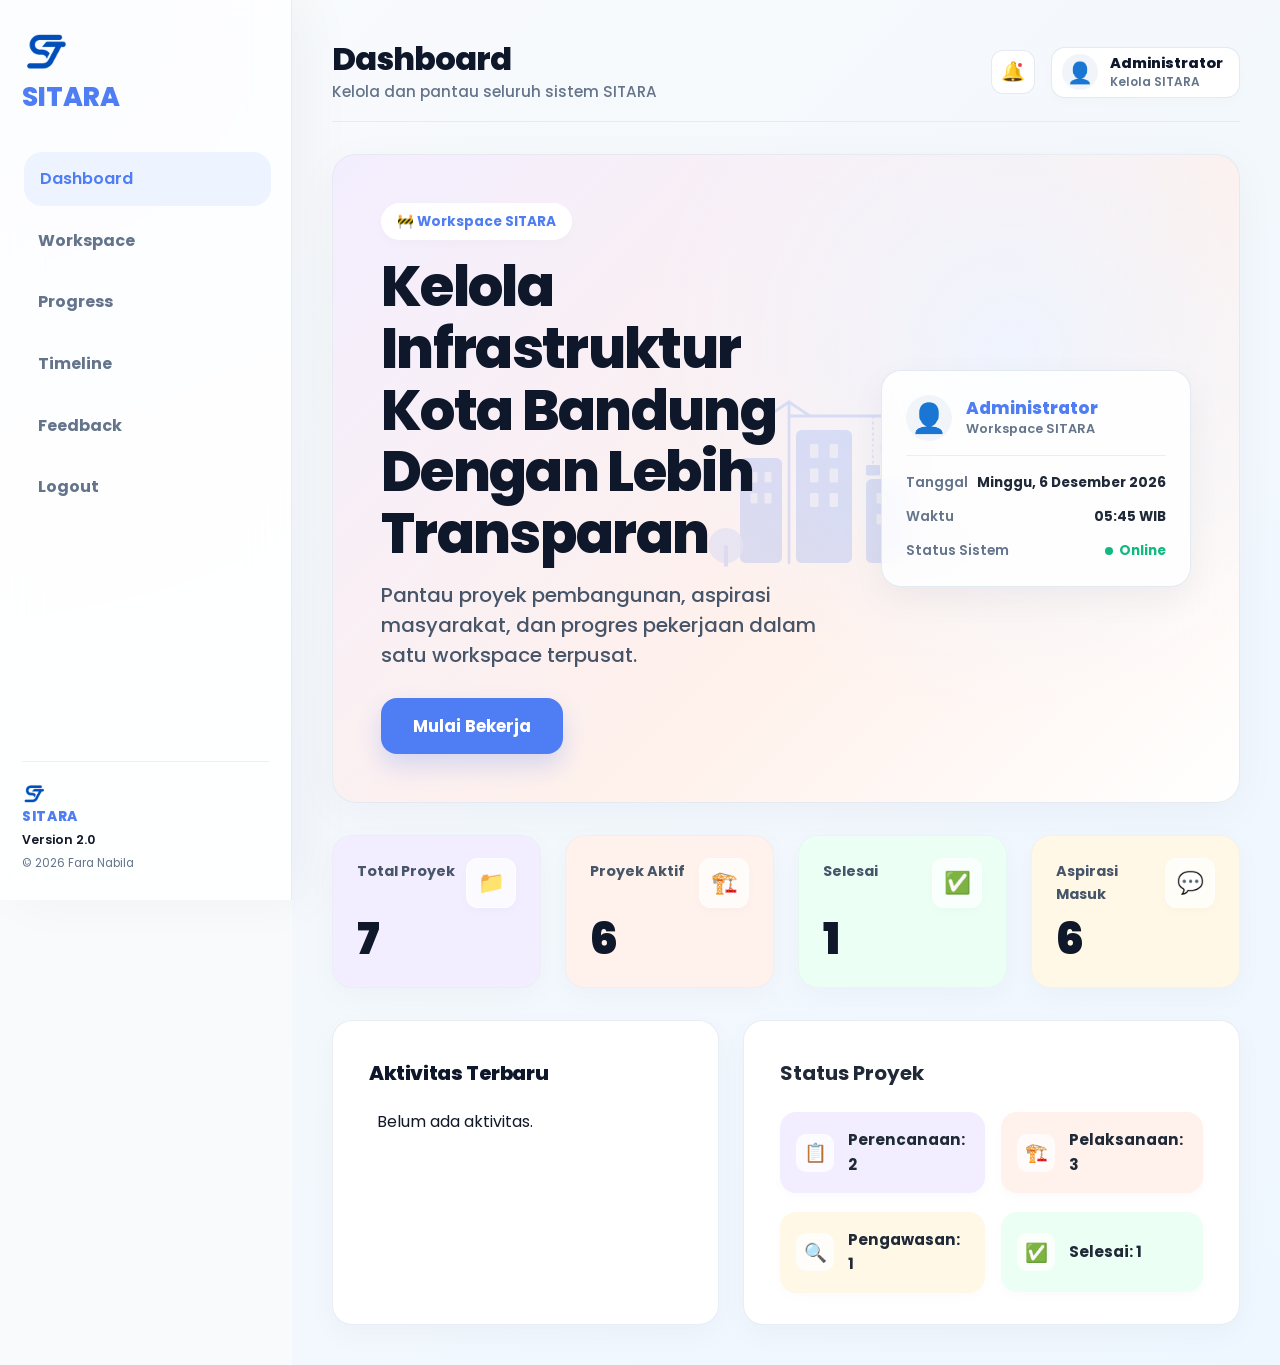
==== commit d0fa2812: "Add files via upload" ====
--- a/admin-dashboard.html
+++ b/admin-dashboard.html
@@ -4,6 +4,7 @@
   <meta charset="UTF-8">
   <meta name="viewport" content="width=device-width, initial-scale=1.0">
   <title>Dashboard Admin | SITARA</title>
+  <link rel="icon" type="image/png" href="assets/images/logo-sitara.png">
 
   <link rel="stylesheet" href="css/style.css">
   <link rel="stylesheet" href="css/admin.css?v=4">
@@ -17,7 +18,7 @@
   <aside class="sidebar">
 
     <div class="sidebar-brand">
-      SITARA
+      <img src="assets/images/logo-st.png" alt="SITARA Logo" class="sidebar-logo"> SITARA
     </div>
 
     <nav class="sidebar-nav">
@@ -49,7 +50,9 @@
     </nav>
 
     <div class="sidebar-footer">
-      <div class="footer-title">SITARA</div>
+      <div class="footer-title">
+        <img src="assets/images/logo-st.png" alt="SITARA Logo" class="footer-logo" style="vertical-align: middle; margin-right: 6px;"> SITARA
+      </div>
       <div class="footer-version">Version 2.0</div>
       <div class="footer-copyright">© 2026 Fara Nabila</div>
     </div>
--- a/css/style.css
+++ b/css/style.css
@@ -1,427 +1,488 @@
 @import url('https://fonts.googleapis.com/css2?family=Poppins:wght@300;400;500;600;700;800&display=swap');
 
 :root {
---primary: #1E40AF;
---primary-light: #3B82F6;
-
---success: #10B981;
---warning: #F59E0B;
---danger: #EF4444;
-
---bg: #F8FAFC;
---surface: #FFFFFF;
-
---text: #0F172A;
---muted: #64748B;
-
---border: #E2E8F0;
-
---radius-sm: 12px;
---radius-md: 16px;
---radius-lg: 24px;
-
---shadow-sm: 0 4px 12px rgba(15, 23, 42, 0.05);
---shadow-md: 0 8px 24px rgba(15, 23, 42, 0.08);
-
---container: 1280px;
+  --primary: #1E40AF;
+  --primary-light: #3B82F6;
+
+  --success: #10B981;
+  --warning: #F59E0B;
+  --danger: #EF4444;
+
+  --bg: #F8FAFC;
+  --surface: #FFFFFF;
+
+  --text: #0F172A;
+  --muted: #64748B;
+
+  --border: #E2E8F0;
+
+  --radius-sm: 12px;
+  --radius-md: 16px;
+  --radius-lg: 24px;
+
+  --shadow-sm: 0 4px 12px rgba(15, 23, 42, 0.05);
+  --shadow-md: 0 8px 24px rgba(15, 23, 42, 0.08);
+
+  --container: 1280px;
 }
 
 * {
   margin: 0;
   padding: 0;
   box-sizing: border-box;
-  }
+}
 
 html {
-scroll-behavior: smooth;
+  scroll-behavior: smooth;
 }
 
 body {
-font-family: 'Poppins', sans-serif;
-background: var(--bg);
-color: var(--text);
-line-height: 1.6;
+  font-family: 'Poppins', sans-serif;
+  background: var(--bg);
+  color: var(--text);
+  line-height: 1.6;
 }
 
 img {
-max-width: 100%;
-display: block;
+  max-width: 100%;
+  display: block;
 }
 
 a {
-color: inherit;
-text-decoration: none;
+  color: inherit;
+  text-decoration: none;
 }
 
 button,
 input,
 select,
 textarea {
-font-family: inherit;
+  font-family: inherit;
 }
 
 .container {
-width: min(100% - 48px, var(--container));
-margin-inline: auto;
+  width: min(100% - 48px, var(--container));
+  margin-inline: auto;
 }
 
 .section {
-padding: 80px 0;
+  padding: 80px 0;
 }
 
 .section-title {
-font-size: 2rem;
-font-weight: 700;
-margin-bottom: 12px;
+  font-size: 2rem;
+  font-weight: 700;
+  margin-bottom: 12px;
 }
 
 .section-subtitle {
-color: var(--muted);
-max-width: 700px;
+  color: var(--muted);
+  max-width: 700px;
 }
 
 .card {
-background: var(--surface);
-border-radius: var(--radius-md);
-border: 1px solid var(--border);
-box-shadow: var(--shadow-sm);
+  background: var(--surface);
+  border-radius: var(--radius-md);
+  border: 1px solid var(--border);
+  box-shadow: var(--shadow-sm);
 }
 
 .button {
-border: none;
-cursor: pointer;
-transition: .3s;
-border-radius: 12px;
-padding: 12px 20px;
-font-weight: 600;
+  border: none;
+  cursor: pointer;
+  transition: .3s;
+  border-radius: 12px;
+  padding: 12px 20px;
+  font-weight: 600;
 }
 
 .button-primary {
-background: var(--primary);
-color: white;
+  background: var(--primary);
+  color: white;
 }
 
 .button-primary:hover {
-background: var(--primary-light);
+  background: var(--primary-light);
 }
 
 .button-secondary {
-background: #EFF6FF;
-color: var(--primary);
+  background: #EFF6FF;
+  color: var(--primary);
 }
 
 .button-secondary:hover {
-background: #DBEAFE;
+  background: #DBEAFE;
 }
 
 .input-group {
-display: flex;
-flex-direction: column;
-gap: 8px;
+  display: flex;
+  flex-direction: column;
+  gap: 8px;
 }
 
 .input-group label {
-font-size: .95rem;
-font-weight: 500;
+  font-size: .95rem;
+  font-weight: 500;
 }
 
 .input-group input,
 .input-group textarea,
 .input-group select {
-border: 1px solid var(--border);
-border-radius: 12px;
-padding: 14px 16px;
-outline: none;
-background: white;
+  border: 1px solid var(--border);
+  border-radius: 12px;
+  padding: 14px 16px;
+  outline: none;
+  background: white;
 }
 
 .input-group input:focus,
 .input-group textarea:focus,
 .input-group select:focus {
-border-color: var(--primary);
+  border-color: var(--primary);
 }
 
 .grid {
-display: grid;
-gap: 24px;
+  display: grid;
+  gap: 24px;
 }
 
 .kpi-grid {
-display: grid;
-gap: 24px;
-grid-template-columns: repeat(auto-fit, minmax(240px, 1fr));
+  display: grid;
+  gap: 24px;
+  grid-template-columns: repeat(auto-fit, minmax(240px, 1fr));
 }
 
 .kpi-card {
-padding: 24px;
+  padding: 24px;
 }
 
 .kpi-label {
-color: var(--muted);
-font-size: .9rem;
+  color: var(--muted);
+  font-size: .9rem;
 }
 
 .kpi-value {
-font-size: 2rem;
-font-weight: 700;
-margin-top: 8px;
+  font-size: 2rem;
+  font-weight: 700;
+  margin-top: 8px;
 }
 
 .badge {
-display: inline-flex;
-align-items: center;
-gap: 6px;
-border-radius: 999px;
-padding: 6px 12px;
-font-size: .85rem;
-font-weight: 600;
+  display: inline-flex;
+  align-items: center;
+  gap: 6px;
+  border-radius: 999px;
+  padding: 6px 12px;
+  font-size: .85rem;
+  font-weight: 600;
 }
 
 .badge-success {
-background: #D1FAE5;
-color: #065F46;
+  background: #D1FAE5;
+  color: #065F46;
 }
 
 .badge-warning {
-background: #FEF3C7;
-color: #92400E;
+  background: #FEF3C7;
+  color: #92400E;
 }
 
 .badge-danger {
-background: #FEE2E2;
-color: #991B1B;
+  background: #FEE2E2;
+  color: #991B1B;
 }
 
 .table-wrapper {
-overflow-x: auto;
+  overflow-x: auto;
 }
 
 table {
-width: 100%;
-border-collapse: collapse;
+  width: 100%;
+  border-collapse: collapse;
 }
 
 table th,
 table td {
-text-align: left;
-padding: 16px;
-border-bottom: 1px solid var(--border);
+  text-align: left;
+  padding: 16px;
+  border-bottom: 1px solid var(--border);
 }
 
 table th {
-color: var(--muted);
-font-weight: 600;
+  color: var(--muted);
+  font-weight: 600;
 }
 
 .page-header {
-margin-bottom: 40px;
+  margin-bottom: 40px;
 }
 
 .page-title {
-font-size: 3rem;
-line-height: 1.1;
-font-weight: 800;
+  font-size: 3rem;
+  line-height: 1.1;
+  font-weight: 800;
 }
 
 .page-description {
-color: var(--muted);
-margin-top: 12px;
+  color: var(--muted);
+  margin-top: 12px;
 }
 
 .hidden {
-display: none !important;
+  display: none !important;
 }
 
 .text-center {
-text-align: center;
-}
-
-.mt-1 { margin-top: 8px; }
-.mt-2 { margin-top: 16px; }
-.mt-3 { margin-top: 24px; }
-.mt-4 { margin-top: 32px; }
-
-.mb-1 { margin-bottom: 8px; }
-.mb-2 { margin-bottom: 16px; }
-.mb-3 { margin-bottom: 24px; }
-.mb-4 { margin-bottom: 32px; }
-
-@media (max-width: 768px) {
+  text-align: center;
+}
+
+.mt-1 {
+  margin-top: 8px;
+}
+
+.mt-2 {
+  margin-top: 16px;
+}
+
+.mt-3 {
+  margin-top: 24px;
+}
+
+.mt-4 {
+  margin-top: 32px;
+}
+
+.mb-1 {
+  margin-bottom: 8px;
+}
+
+.mb-2 {
+  margin-bottom: 16px;
+}
+
+.mb-3 {
+  margin-bottom: 24px;
+}
+
+.mb-4 {
+  margin-bottom: 32px;
+}
+
+@media (max-width: 768px) {
+
+  .container {
+    width: min(100% - 24px, var(--container));
+  }
+
+  .page-title {
+    font-size: 2.2rem;
+  }
+
+  .section {
+    padding: 60px 0;
+  }
+}
+
+/* SITARA SaaS redesign */
+:root {
+  --primary: #4F7DF3;
+  --primary-light: #7EA2FF;
+  --primary-soft: #EEF4FF;
+  --success: #22C55E;
+  --warning: #F59E0B;
+  --danger: #EF4444;
+  --bg: #F8FAFC;
+  --surface: #FFFFFF;
+  --text: #111827;
+  --muted: #64748B;
+  --border: #E5E7EB;
+  --radius-sm: 16px;
+  --radius-md: 24px;
+  --radius-lg: 28px;
+  --shadow-sm: 0 12px 30px rgba(15, 23, 42, 0.06);
+  --shadow-md: 0 24px 60px rgba(15, 23, 42, 0.10);
+}
+
+body {
+  background:
+    radial-gradient(circle at top left, rgba(79, 125, 243, 0.10), transparent 34%),
+    var(--bg);
+  font-family: 'Poppins', sans-serif;
+  color: var(--text);
+}
+
+a,
+button,
+.button,
+.card,
+input,
+select,
+textarea {
+  transition: all 0.22s ease;
+}
 
 .container {
-width: min(100% - 24px, var(--container));
+  width: min(100% - 48px, 1200px);
+}
+
+.card {
+  border-radius: var(--radius-md);
+  border: 1px solid rgba(226, 232, 240, 0.75);
+  box-shadow: var(--shadow-sm);
+}
+
+.button {
+  border-radius: 16px;
+  padding: 12px 18px;
+  box-shadow: none;
+}
+
+.button-primary {
+  background: var(--primary);
+  color: white;
+  box-shadow: 0 12px 24px rgba(79, 125, 243, 0.22);
+}
+
+.button-primary:hover {
+  background: #3F6CE0;
+  transform: translateY(-1px);
+}
+
+.button-secondary {
+  background: var(--primary-soft);
+  color: var(--primary);
+}
+
+.button-secondary:hover {
+  background: #E0EAFF;
+  transform: translateY(-1px);
+}
+
+.button-danger {
+  background: #FEF2F2;
+  color: var(--danger);
+}
+
+.button-danger:hover {
+  background: #FEE2E2;
 }
 
 .page-title {
-font-size: 2.2rem;
-}
-
-.section {
-padding: 60px 0;
-}
-}
-
-/* SITARA SaaS redesign */
-:root {
---primary: #4F7DF3;
---primary-light: #7EA2FF;
---primary-soft: #EEF4FF;
---success: #22C55E;
---warning: #F59E0B;
---danger: #EF4444;
---bg: #F8FAFC;
---surface: #FFFFFF;
---text: #111827;
---muted: #64748B;
---border: #E5E7EB;
---radius-sm: 16px;
---radius-md: 24px;
---radius-lg: 28px;
---shadow-sm: 0 12px 30px rgba(15, 23, 42, 0.06);
---shadow-md: 0 24px 60px rgba(15, 23, 42, 0.10);
-}
-
-body {
-background:
-  radial-gradient(circle at top left, rgba(79, 125, 243, 0.10), transparent 34%),
-  var(--bg);
-font-family: 'Poppins', sans-serif;
-color: var(--text);
-}
-
-a,
-button,
-.button,
-.card,
-input,
-select,
-textarea {
-transition: all 0.22s ease;
-}
-
-.container {
-width: min(100% - 48px, 1200px);
-}
-
-.card {
-border-radius: var(--radius-md);
-border: 1px solid rgba(226, 232, 240, 0.75);
-box-shadow: var(--shadow-sm);
-}
-
-.button {
-border-radius: 16px;
-padding: 12px 18px;
-box-shadow: none;
-}
-
-.button-primary {
-background: var(--primary);
-color: white;
-box-shadow: 0 12px 24px rgba(79, 125, 243, 0.22);
-}
-
-.button-primary:hover {
-background: #3F6CE0;
-transform: translateY(-1px);
-}
-
-.button-secondary {
-background: var(--primary-soft);
-color: var(--primary);
-}
-
-.button-secondary:hover {
-background: #E0EAFF;
-transform: translateY(-1px);
-}
-
-.button-danger {
-background: #FEF2F2;
-color: var(--danger);
-}
-
-.button-danger:hover {
-background: #FEE2E2;
-}
-
-.page-title {
-font-size: clamp(2rem, 4vw, 3.2rem);
-letter-spacing: 0;
-}
-
-.page-description,
-.section-subtitle {
-color: var(--muted);
-font-size: 1rem;
-}
-
-.input-group {
-gap: 10px;
-}
-
-.input-group label {
-color: #334155;
-font-weight: 700;
-}
-
-.input-group input,
-.input-group textarea,
-.input-group select {
-border-radius: 16px;
-border: 1px solid rgba(203, 213, 225, 0.9);
-background: #FFFFFF;
-box-shadow: inset 0 1px 0 rgba(255, 255, 255, 0.6);
-}
-
-.input-group input:focus,
-.input-group textarea:focus,
-.input-group select:focus {
-border-color: var(--primary);
-box-shadow: 0 0 0 4px rgba(79, 125, 243, 0.12);
-}
-
-.badge {
-border-radius: 999px;
-padding: 7px 12px;
-font-weight: 700;
-}
-
-.kpi-grid {
-gap: 20px;
-}
-
-.kpi-card {
-position: relative;
-overflow: hidden;
-padding: 24px;
-}
-
-.kpi-card::before {
-content: "";
-position: absolute;
-right: 18px;
-top: 18px;
-width: 42px;
-height: 42px;
-border-radius: 16px;
-background: linear-gradient(135deg, var(--primary), var(--primary-light));
-opacity: 0.14;
-}
-
-.kpi-label {
-font-weight: 700;
-}
-
-.kpi-value {
-font-size: 2.35rem;
-color: var(--text);
-}
-
-@media (max-width: 768px) {
-
-.container {
-width: min(100% - 24px, 1200px);
-}
-
-}
+  font-size: clamp(2rem, 4vw, 3.2rem);
+  letter-spacing: 0;
+}
+
+.page-description,
+.section-subtitle {
+  color: var(--muted);
+  font-size: 1rem;
+}
+
+.input-group {
+  gap: 10px;
+}
+
+.input-group label {
+  color: #334155;
+  font-weight: 700;
+}
+
+.input-group input,
+.input-group textarea,
+.input-group select {
+  border-radius: 16px;
+  border: 1px solid rgba(203, 213, 225, 0.9);
+  background: #FFFFFF;
+  box-shadow: inset 0 1px 0 rgba(255, 255, 255, 0.6);
+}
+
+.input-group input:focus,
+.input-group textarea:focus,
+.input-group select:focus {
+  border-color: var(--primary);
+  box-shadow: 0 0 0 4px rgba(79, 125, 243, 0.12);
+}
+
+.badge {
+  border-radius: 999px;
+  padding: 7px 12px;
+  font-weight: 700;
+}
+
+.kpi-grid {
+  gap: 20px;
+}
+
+.kpi-card {
+  position: relative;
+  overflow: hidden;
+  padding: 24px;
+}
+
+.kpi-card::before {
+  content: "";
+  position: absolute;
+  right: 18px;
+  top: 18px;
+  width: 42px;
+  height: 42px;
+  border-radius: 16px;
+  background: linear-gradient(135deg, var(--primary), var(--primary-light));
+  opacity: 0.14;
+}
+
+.kpi-label {
+  font-weight: 700;
+}
+
+.kpi-value {
+  font-size: 2.35rem;
+  color: var(--text);
+}
+
+@media (max-width: 768px) {
+
+  .container {
+    width: min(100% - 24px, 1200px);
+  }
+
+}
+
+/* SITARA Logo Styling */
+.brand-logo {
+  height: 32px;
+  width: auto;
+  vertical-align: middle;
+  object-fit: contain;
+  margin-right: 8px;
+}
+
+.sidebar-logo {
+  height: 48px;
+  width: auto;
+  object-fit: contain;
+  vertical-align: middle;
+  margin-right: 8px;
+}
+
+.login-logo {
+  height: 64px;
+  width: auto;
+  margin-left: auto;
+  margin-right: auto;
+  margin-bottom: 16px;
+  object-fit: contain;
+}
+
+.footer-logo {
+  height: 24px;
+  width: auto;
+  object-fit: contain;
+}
+
+.footer-brand-logo {
+  height: 28px;
+  width: auto;
+  object-fit: contain;
+  vertical-align: middle;
+}
